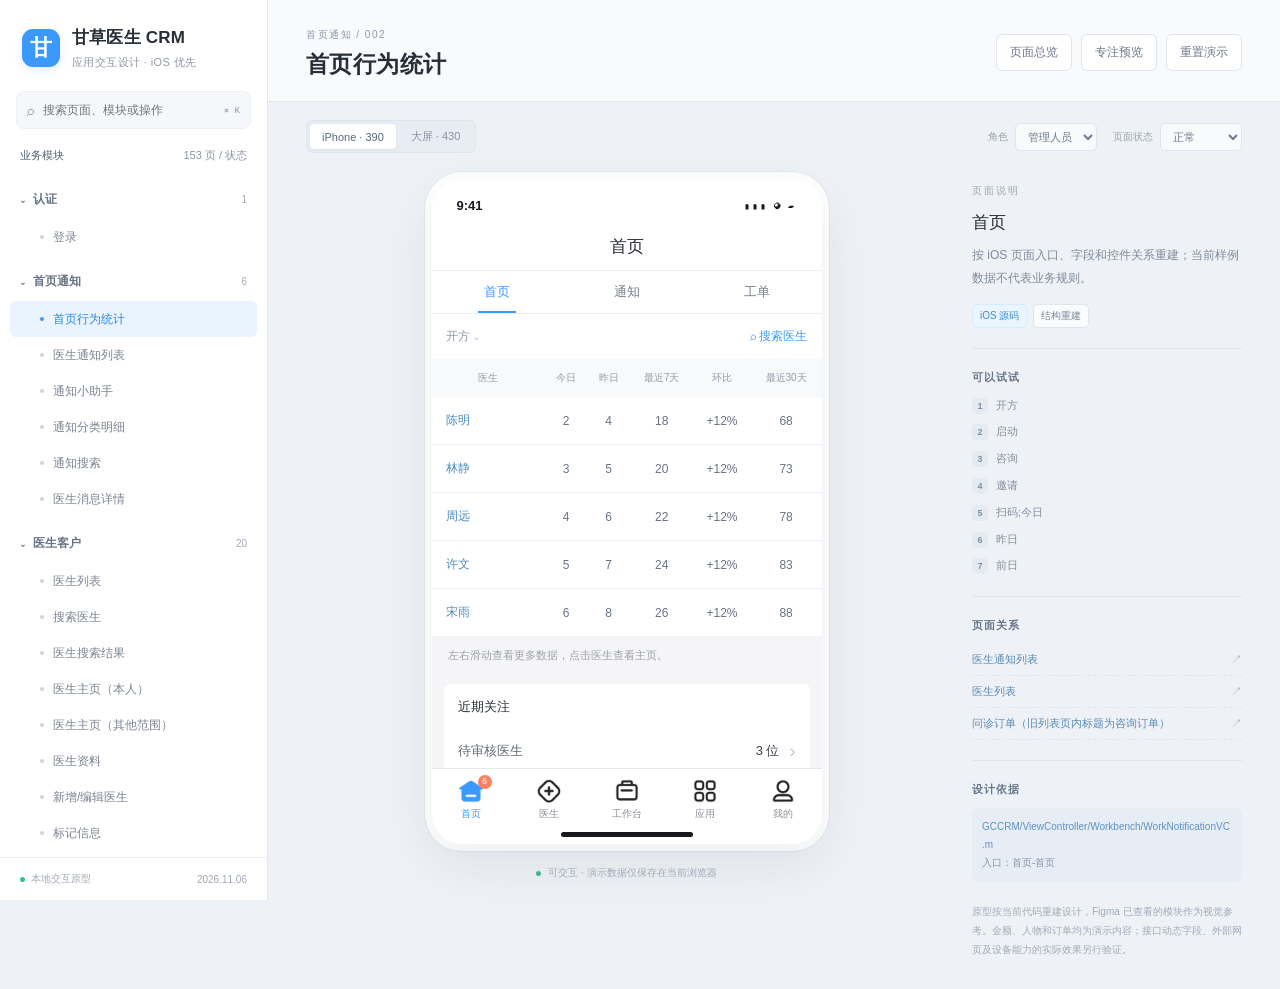
==== projects/crm/ui-design/index.html @ 1021a015 "docs(crm): 保存业务梳理与交互原型第一版" ====
<!doctype html>
<html lang="zh-CN">
<head>
<meta charset="UTF-8"><meta name="viewport" content="width=device-width,initial-scale=1,viewport-fit=cover">
<title>甘草医生 CRM · 全应用交互设计</title>
<meta name="description" content="CRM iOS 优先的本地交互原型，按业务模块浏览页面、表单和状态。">
<link rel="icon" href="assets/apply_file.png">
<link rel="stylesheet" href="styles.css">
<script defer src="assets/icons.js"></script><script defer src="catalog.js"></script><script defer src="app.js"></script>
</head>
<body>
<div class="studio">
  <aside class="sidebar">
    <a class="brand" href="#home"><span class="brand-mark">甘</span><span>甘草医生 CRM<small>应用交互设计 · iOS 优先</small></span></a>
    <div class="library-search"><span>⌕</span><input id="page-search" placeholder="搜索页面、模块或操作" aria-label="搜索设计页面"><kbd>⌘ K</kbd></div>
    <div class="catalog-summary" id="catalog-summary"></div>
    <nav id="catalog" aria-label="按业务模块浏览页面"></nav>
    <div class="sidebar-footer"><i></i>本地交互原型<span>2026.11.06</span></div>
  </aside>
  <main class="main-studio">
    <header class="studio-header"><div><span class="eyebrow" id="module-label">应用概览</span><h1 id="page-title">首页</h1></div><div class="header-actions"><button id="map-btn" class="desktop-btn">页面总览</button><button id="focus-btn" class="desktop-btn">专注预览</button><button id="reset-btn" class="desktop-btn" title="恢复所有演示数据">重置演示</button></div></header>
    <div class="preview-controls"><div class="segmented" id="size-control"><button data-size="390" class="selected">iPhone · 390</button><button data-size="430">大屏 · 430</button></div><div class="preview-selects"><label>角色<select id="role-select"><option value="assistant">普通医助</option><option value="manager" selected>管理人员</option></select></label><label>页面状态<select id="state-select"><option value="normal">正常</option><option value="empty">空数据</option><option value="loading">加载中</option><option value="error">加载失败</option></select></label></div></div>
    <div class="workarea"><section class="preview-stage" aria-label="手机应用预览"><div class="device" id="device"><div class="device-status"><strong>9:41</strong><span class="status-symbols">▮▮▮ <span>◕</span> ▰</span></div><div id="app" class="app"></div><div id="overlay-root"></div><div id="toast" class="toast" role="status"></div><div class="home-indicator"></div></div><div class="preview-caption"><span class="live-dot"></span>可交互 · 演示数据仅保存在当前浏览器</div></section>
    <aside class="inspector"><div class="inspector-label">页面说明</div><h2 id="inspector-title"></h2><p id="inspector-desc"></p><div id="page-meta"></div><section><h3>可以试试</h3><div id="interaction-list"></div></section><section><h3>页面关系</h3><div id="related-pages"></div></section><section><h3>设计依据</h3><div id="source-info"></div></section><div class="scope-note">原型按当前代码重建设计，Figma 已查看的模块作为视觉参考。金额、人物和订单均为演示内容；接口动态字段、外部网页及设备能力的实际效果另行验证。</div></aside>
    </div>
  </main>
</div>
<div id="atlas" class="atlas" hidden></div>
</body></html>
---- projects/crm/ui-design/styles.css ----
:root{--blue:#3b99fc;--blue-dark:#2587ec;--blue-light:#edf6ff;--text:#282e37;--muted:#8b929e;--line:#eceef2;--bg:#f5f6f8;--orange:#ff9a44;--green:#39b895;--red:#ee6b66;--phone-width:390px;font-family:-apple-system,BlinkMacSystemFont,"SF Pro Text","PingFang SC","Microsoft YaHei",sans-serif;color:var(--text);font-size:14px}*{box-sizing:border-box}body{margin:0;background:#eef1f5}button,input,textarea,select{font:inherit}button,a,select,label.upload{ -webkit-tap-highlight-color:transparent}button{cursor:pointer;border:0;background:none;color:inherit;padding:0}a{color:inherit;text-decoration:none}input,textarea,select{min-width:0}button:focus-visible,a:focus-visible,input:focus-visible,textarea:focus-visible,select:focus-visible{outline:2px solid #2787f0;outline-offset:3px}button:disabled{cursor:not-allowed;opacity:.4}button:hover:not(:disabled){filter:brightness(.97)}.studio{display:flex;min-height:100vh}.sidebar{width:268px;background:#fff;border-right:1px solid #e4e8ee;position:fixed;top:0;bottom:0;display:flex;flex-direction:column;z-index:10}.brand{display:flex;gap:12px;align-items:center;padding:26px 22px 21px;font-weight:650;font-size:17px;letter-spacing:.2px}.brand-mark{display:grid;place-items:center;background:var(--blue);color:white;width:38px;height:38px;border-radius:11px;font-size:22px;box-shadow:0 4px 10px #3b99fc25}.brand small{display:block;font-size:11px;font-weight:400;color:#9098a5;margin-top:6px;letter-spacing:.4px}.library-search{display:flex;gap:7px;align-items:center;margin:0 16px;padding:10px;background:#f5f7fa;border:1px solid #edf0f4;border-radius:8px;color:#8b929e}.library-search input{border:0;outline:none;background:none;width:100%;font-size:12px}.library-search kbd{font-size:9px;white-space:nowrap}.catalog-summary{display:flex;justify-content:space-between;padding:19px 20px 10px;color:#8c96a4;font-size:11px}.catalog-summary strong{color:#526278;font-weight:500}#catalog{overflow:auto;flex:1;padding:0 10px 20px;scrollbar-width:thin}.module-group{margin-top:7px}.module-heading{display:flex;align-items:center;width:100%;padding:11px 10px;color:#687384;font-size:12px;font-weight:600;gap:8px}.module-heading .count{margin-left:auto;font-size:10px;font-weight:400;color:#a3aab4}.module-heading .caret{font-size:10px}.module-group.collapsed .module-pages{display:none}.page-link{display:flex;gap:9px;align-items:center;width:100%;text-align:left;font-size:12px;padding:9px 12px 9px 30px;border-radius:6px;color:#7b8491;line-height:1.5}.page-link .page-dot{width:4px;height:4px;background:#cdd5df;border-radius:50%;flex-shrink:0}.page-link.active{background:#eaf4ff;color:#2787ed;font-weight:500}.page-link.active .page-dot{background:#3b99fc}.page-link:hover{background:#f3f7fb}.sidebar-footer{padding:14px 20px;font-size:10px;color:#a0a8b4;border-top:1px solid var(--line);display:flex;align-items:center;gap:6px}.sidebar-footer i,.live-dot{height:5px;width:5px;background:#42b797;border-radius:50%;display:inline-block}.sidebar-footer span{margin-left:auto}.main-studio{margin-left:268px;flex:1;min-width:0}.studio-header{padding:25px 38px 21px;display:flex;align-items:center;justify-content:space-between;border-bottom:1px solid #e2e7ee;background:#f8fafc}.eyebrow{font-size:10px;color:#8e99a8;letter-spacing:1.5px}.studio-header h1{font-size:23px;letter-spacing:.4px;margin:7px 0 0;font-weight:600}.header-actions{display:flex;gap:9px}.desktop-btn{padding:9px 13px;background:white;border:1px solid #dfe5ed;border-radius:6px;font-size:12px;color:#6c7889}.preview-controls{display:flex;justify-content:space-between;padding:18px 38px 4px;gap:12px}.segmented{display:flex;gap:3px;border:1px solid #dfe5ed;border-radius:7px;background:#e8edf3;padding:3px;height:33px}.segmented button{font-size:11px;color:#8993a2;padding:4px 12px;border-radius:4px}.segmented .selected{background:white;box-shadow:0 1px 4px #67799315;color:#59687c}.preview-selects{display:flex;gap:16px;align-items:center}.preview-selects label{font-size:10px;color:#99a3af;display:flex;gap:7px;align-items:center}.preview-selects select{border:1px solid #dfe5ed;border-radius:5px;padding:6px 8px;font-size:11px;background:#f8fafc;color:#6c798c}.workarea{display:grid;grid-template-columns:minmax(430px,1fr) 270px;gap:25px;padding:22px 38px 30px;max-width:1600px;margin:auto}.preview-stage{display:flex;flex-direction:column;align-items:center;justify-content:flex-start;padding:0 0 12px}.device{background:#fff;width:var(--phone-width);height:844px;max-height:calc(100vh - 235px);min-height:610px;border-radius:30px;position:relative;overflow:hidden;box-shadow:0 18px 55px #263c5516,0 0 0 7px #fff,0 0 0 8px #e3e7ee;display:flex;flex-direction:column}.device-status{height:44px;padding:15px 25px 7px;display:flex;justify-content:space-between;font-size:13px;flex-shrink:0;align-items:center;color:#171a20;background:#fff}.device-status strong{font-weight:600}.status-symbols{font-size:12px;letter-spacing:2px}.status-symbols span{font-size:15px}.app{display:flex;flex-direction:column;flex:1;min-height:0;position:relative;background:#f5f5f7}.home-indicator{position:absolute;bottom:7px;width:132px;height:5px;border-radius:5px;left:50%;transform:translateX(-50%);background:#17191f;z-index:60;pointer-events:none}.preview-caption{margin-top:22px;color:#a4aebc;font-size:10px;display:flex;align-items:center;gap:7px}.inspector{padding:5px 0 0}.inspector-label{font-size:10px;letter-spacing:2px;color:#9ba6b4}.inspector h2{font-size:17px;font-weight:550;margin:13px 0 10px}.inspector p{font-size:12px;line-height:1.9;color:#7f8b9b;margin:0 0 14px}.inspector h3{font-size:11px;color:#67778b;letter-spacing:1px;margin:21px 0 11px}.inspector section{border-top:1px solid #dfe5ec;margin-top:20px}.meta-badges{display:flex;gap:6px;flex-wrap:wrap}.badge{font-size:10px;border:1px solid #dde5ef;border-radius:4px;padding:4px 7px;color:#7a8a9c;background:#f9fbfd}.badge.blue{color:#358fdf;background:#eaf5ff;border-color:#d8ecff}.try-row{font-size:11px;line-height:1.8;color:#8390a1;display:flex;gap:8px;margin:7px 0}.try-row b{font-size:9px;width:16px;height:16px;display:inline-grid;place-items:center;background:#e3eaf2;color:#7e8fa5;border-radius:5px;margin-top:2px;flex-shrink:0}.related-link{display:block;font-size:11px;padding:8px 0;color:#5b8cb6;text-align:left;width:100%;border-bottom:1px dashed #dfe5ed}.related-link::after{content:'↗';float:right;color:#9cacc1}.source-file{font-size:10px;color:#8694a7;line-height:1.8;overflow-wrap:anywhere;background:#e7edf4;padding:10px;border-radius:6px}.source-file a{color:#5f91bf}.scope-note{font-size:10px;line-height:1.9;color:#a0abba;padding-top:20px}.focus-mode .sidebar,.focus-mode .inspector{display:none}.focus-mode .main-studio{margin-left:0}.focus-mode .workarea{grid-template-columns:1fr}.focus-mode .preview-stage{padding-top:8px}.focus-mode .device{max-height:none;height:844px}.atlas{position:fixed;inset:0;background:#f6f8fb;z-index:150;overflow:auto;padding:40px}.atlas[hidden]{display:none}.atlas-top{display:flex;justify-content:space-between;align-items:center;max-width:1400px;margin:auto}.atlas-top h2{font-size:26px}.atlas-intro{color:#8592a4;font-size:13px}.atlas-group{max-width:1400px;margin:35px auto}.atlas-group h3{font-size:15px;color:#586d88}.atlas-grid{display:grid;grid-template-columns:repeat(auto-fill,minmax(205px,1fr));gap:10px}.atlas-card{background:white;border:1px solid #e0e6ee;border-radius:8px;text-align:left;padding:17px;display:flex;gap:12px;align-items:center}.atlas-card .n{font-size:10px;color:#9babc0}.atlas-card strong{font-size:12px;font-weight:500;display:block}.atlas-card small{font-size:9px;color:#a3adbb;display:block;margin-top:6px}.atlas-card:hover{border-color:var(--blue);box-shadow:0 4px 15px #3b99fc10}
/* iOS app primitives */
.navbar{height:48px;display:flex;align-items:center;justify-content:space-between;position:relative;background:#fff;flex-shrink:0;padding:0 16px;border-bottom:1px solid #f0f0f2;z-index:5}.navbar .nav-title{position:absolute;left:50%;transform:translateX(-50%);max-width:67%;white-space:nowrap;overflow:hidden;text-overflow:ellipsis;font-size:17px;font-weight:500}.nav-back{font-size:29px;line-height:1;width:26px;text-align:left;color:#303641}.nav-action{color:var(--blue);font-size:14px;margin-left:auto;min-width:26px;text-align:right}.nav-action.search-icon{font-size:25px;color:#35404a}.nav-title button{font-size:16px;font-weight:500}.app-scroll{flex:1;min-height:0;overflow:auto;overscroll-behavior:contain;padding-bottom:20px;scrollbar-width:none}.app-scroll::-webkit-scrollbar{display:none}.tabbar{height:76px;display:flex;align-items:flex-start;padding-top:10px;background:#fff;border-top:1px solid #e8e8ec;flex-shrink:0}.tab-item{display:flex;flex:1;align-items:center;flex-direction:column;gap:4px;font-size:10px;color:#8a8f98;position:relative}.tab-item.active{color:var(--blue)}.tab-item img{height:24px;width:24px;object-fit:contain}.tab-item .badge-dot{background:#fa8061;min-width:14px;height:14px;border-radius:9px;position:absolute;top:-4px;left:calc(50% + 7px);font-size:9px;color:white;padding:1px 3px}.tabs{display:flex;background:white;flex-shrink:0;border-bottom:1px solid #eee;min-height:43px}.tabs button{flex:1;padding:12px 4px;font-size:13px;position:relative;white-space:nowrap;color:#777e89}.tabs button.active{color:var(--blue)}.tabs button.active::after{content:'';position:absolute;bottom:0;height:2px;background:var(--blue);width:38px;left:50%;transform:translateX(-50%)}.tabs.small button{font-size:11px}.tabs.scroll-tabs{overflow:auto;scrollbar-width:none}.tabs.scroll-tabs button{flex:none;min-width:70px;padding-left:12px;padding-right:12px}.filterbar{display:flex;background:#fff;border-bottom:1px solid var(--line);flex-shrink:0;overflow:auto;scrollbar-width:none}.filterbar button{flex:1;white-space:nowrap;color:#828791;font-size:12px;padding:12px 6px}.filterbar button::after{content:'⌄';font-size:11px;margin-left:5px;color:#a8afb7}.filterbar button.chosen{color:var(--blue)}.section{background:white;margin:10px 12px;border-radius:6px;overflow:hidden}.section.flat{margin:10px 0;border-radius:0}.section-title{font-size:13px;font-weight:550;padding:14px 14px 10px;display:flex;justify-content:space-between;align-items:center}.section-title .sub{font-weight:400;color:var(--muted);font-size:11px}.row{display:flex;align-items:center;gap:10px;padding:15px 14px;background:#fff;min-height:49px;position:relative}.row+.row::before{content:'';position:absolute;top:0;left:14px;right:0;border-top:1px solid #f0f0f1}.row .label{color:#626a76;font-size:13px;min-width:90px}.row .value{margin-left:auto;text-align:right;font-size:13px;color:#3b424c;line-height:1.6;overflow-wrap:anywhere}.row .value.muted{color:#adb3bc}.row.clickable{cursor:pointer}.row .chevron{color:#bfc5cd;font-size:18px;line-height:1}.row-icon{width:22px;height:22px;object-fit:contain}.row .label.grow{flex:1}.text-blue{color:var(--blue)!important}.text-red{color:var(--red)!important}.muted{color:var(--muted)}.hint{font-size:11px;color:#9ba1aa;line-height:1.7;padding:9px 16px}.helper-banner{padding:10px 15px;background:#fff6e9;color:#c99a55;font-size:11px;line-height:1.7}.primary-btn{width:calc(100% - 32px);margin:18px 16px;padding:12px;border-radius:5px;background:var(--blue);color:white;font-size:15px;text-align:center}.primary-btn.outline{background:white;border:1px solid var(--blue);color:var(--blue)}.footer-actions{display:flex;gap:10px;padding:10px 15px 27px;background:#fff;border-top:1px solid #eee;flex-shrink:0}.footer-actions button{flex:1;font-size:14px;min-height:39px;border:1px solid #dde2e8;border-radius:5px;color:#747e8a}.footer-actions .primary{background:var(--blue);color:white;border-color:var(--blue)}.footer-actions .danger{color:#ee7068;border-color:#f1c6c3}.pill{font-size:10px;border-radius:3px;padding:3px 6px;background:#edf6ff;color:#6299c9;display:inline-flex;align-items:center;gap:3px;white-space:nowrap}.pill.green{color:#47aa8d;background:#edf8f3}.pill.orange{color:#cf9d58;background:#fff5e5}.pill.gray{color:#9a9fa7;background:#f0f1f3}.pill.red{color:#e9837b;background:#fff0ed}.chips{display:flex;gap:7px;flex-wrap:wrap}.chip{font-size:11px;padding:6px 10px;background:#f4f5f7;border-radius:4px;color:#9299a3;border:1px solid transparent}.chip.active{color:var(--blue);border-color:#b8dbff;background:#edf6ff}.avatar{width:45px;height:45px;border-radius:50%;background:#eaf4ff;color:#69a1d5;font-size:18px;display:grid;place-items:center;flex-shrink:0}.avatar.small{width:32px;height:32px;font-size:13px}.doctor-card{padding:15px 13px;background:#fff;border-radius:5px;margin:8px 12px;cursor:pointer}.doctor-card-top{display:flex;gap:10px}.doctor-card .name{font-size:15px;font-weight:550;display:flex;gap:7px;align-items:center}.doctor-card .hospital{font-size:11px;color:#979da6;margin-top:7px;line-height:1.6}.doctor-card .chips{margin-top:10px}.doctor-card .card-metrics{display:flex;justify-content:space-between;border-top:1px solid #f2f3f5;margin-top:13px;padding-top:10px;font-size:11px;color:#a0a6af}.card-metrics b{color:#69737e;font-weight:500;margin-left:4px}.result-count{font-size:11px;color:#a3a8b0;padding:11px 14px 4px;display:flex;justify-content:space-between;align-items:center}.result-count button{background:#eeeef1;padding:3px 9px;border-radius:12px;font-size:10px;color:#878d97}.title-note{color:#8d96a3;font-size:11px;padding:12px 15px}.icon-grid{display:grid;grid-template-columns:repeat(5,1fr);gap:18px 2px;padding:9px 10px 16px}.icon-grid.four{grid-template-columns:repeat(4,1fr)}.grid-item{display:flex;align-items:center;flex-direction:column;gap:7px;font-size:10px;color:#59616b;position:relative;line-height:1.3}.grid-item img{width:28px;height:28px;object-fit:contain}.grid-item .symbol-icon{width:28px;height:28px;border-radius:8px;background:#eff6ff;color:#4b9aef;display:grid;place-items:center;font-size:18px}.grid-item i{position:absolute;right:14px;top:-4px;background:#ff9e70;color:white;border-radius:8px;padding:0 3px;min-width:12px;font-size:9px;font-style:normal}.blue-hero{background:var(--blue);color:white;padding:16px 18px 23px}.blue-hero .hero-title{display:flex;align-items:center;justify-content:space-between;font-size:16px}.blue-hero small{font-size:10px;color:#d6ecff}.hero-number{font-size:30px;font-weight:500;letter-spacing:.5px;margin-top:8px}.hero-stats{display:flex;gap:18px;margin-top:18px}.hero-stat{flex:1;cursor:pointer}.hero-stat small{display:block;color:#d0e8ff;font-size:10px}.hero-stat strong{display:block;font-size:21px;margin-top:6px;font-weight:500}.blue-hero button{color:white}.hero-compact{display:flex;gap:20px;padding-top:18px}.hero-compact b{font-size:21px;display:block;margin-top:5px}.hero-compact>button{flex:1;text-align:left}.data-metrics{display:grid;grid-template-columns:repeat(3,1fr);gap:15px;padding:15px}.metric{text-align:center}.metric b{font-size:21px;font-weight:500;display:block;color:#3c434d}.metric span{font-size:10px;color:#969ea9;display:block;margin-top:7px}.metric small{display:block;color:#aeb6bf;font-size:9px;margin-top:7px}.metric .positive{color:#49af94}.data-table{width:100%;border-collapse:collapse;font-size:12px;background:#fff}.data-table th{font-weight:400;color:#939ba6;font-size:10px;background:#f8f9fb;padding:12px 6px;white-space:nowrap}.data-table td{padding:15px 6px;text-align:center;border-bottom:1px solid #f0f2f5;color:#687484}.data-table td:first-child{color:#4a8bbf;text-align:left;padding-left:14px;min-width:85px}.data-table tr{cursor:pointer}.data-table .big{font-size:15px;color:#3d4856}.chart{height:140px;display:flex;gap:12px;align-items:flex-end;padding:20px 17px 22px;position:relative;background:repeating-linear-gradient(to top,#fff,#fff 32px,#f2f5f9 33px)}.chart-bar{flex:1;background:linear-gradient(#7dbdff,#3b99fc);min-height:10px;border-radius:4px 4px 0 0;position:relative}.chart-bar span{position:absolute;bottom:-19px;font-size:9px;color:#9aa3af;white-space:nowrap;left:50%;transform:translateX(-50%)}.chart-bar b{position:absolute;top:-16px;font-size:9px;color:#6a9ac7;font-weight:400;left:50%;transform:translateX(-50%)}.searchbar{display:flex;align-items:center;gap:9px;padding:8px 14px;background:white;flex-shrink:0}.searchbox{display:flex;align-items:center;gap:7px;flex:1;background:#f1f2f5;border-radius:5px;padding:8px 10px;color:#b2b8c2}.searchbox input{background:none;border:0;outline:none;width:100%;font-size:12px;color:#626d7c}.searchbox .clear-search{font-size:14px}.searchbar>button{font-size:13px;color:var(--blue);white-space:nowrap}.search-history{padding:20px 16px}.search-history h3{font-size:12px;color:#8c95a2;font-weight:400;display:flex;justify-content:space-between;margin:0 0 16px}.search-history .chips .chip{background:#eceef2;color:#8994a4}.empty-state{min-height:330px;display:flex;align-items:center;justify-content:center;flex-direction:column;color:#a5aebb;font-size:12px;gap:16px;padding:30px;text-align:center;line-height:1.8}.empty-graphic{position:relative;display:grid;place-items:center;width:94px;height:86px;background:linear-gradient(140deg,#edf6ff,#e0edfb);color:#a6d0fb;font-size:44px;clip-path:polygon(50% 0,100% 25%,90% 90%,50% 100%,10% 90%,0 25%)}.empty-state .retry{color:var(--blue);border:1px solid #c9e2ff;padding:7px 20px;border-radius:5px}.skeleton{padding:15px}.sk-card{height:98px;border-radius:6px;background:linear-gradient(90deg,#e9edf3,#f5f7fa,#e9edf3);background-size:200% 100%;animation:shimmer 1.8s infinite;margin-bottom:12px}@keyframes shimmer{to{background-position:-200% 0}}.form-group{margin-top:10px;background:#fff}.field{padding:14px 15px;border-bottom:1px solid #f1f1f3}.field-main{display:flex;align-items:center;gap:9px;min-height:26px}.field label{font-size:13px;color:#66717f;min-width:99px;line-height:1.6}.field .req{color:#ed8277;margin-right:3px}.field input:not([type=checkbox]):not([type=range]):not([type=file]),.field select{width:100%;border:0;outline:none;background:white;color:#5d697a;font-size:13px;text-align:right;padding:3px 0}.field input::placeholder,.field textarea::placeholder{color:#c1c7d0}.field select{appearance:none;background:linear-gradient(45deg,transparent 50%,#b5bdc9 50%) calc(100% - 4px) 53%/4px 4px no-repeat;padding-right:15px}.field textarea{display:block;width:100%;resize:vertical;min-height:92px;border:0;outline:none;color:#66717f;font-size:13px;line-height:1.8;padding:12px 0 0}.field .counter{text-align:right;font-size:10px;color:#b9c0c9;margin-top:5px}.field-error{font-size:11px;color:#ed7d72;padding-top:8px}.field.invalid{background:#fff9f8}.upload-grid{display:flex;gap:9px;flex-wrap:wrap;margin-top:12px}.upload-box{width:69px;height:69px;border:1px dashed #d8dee7;display:flex;align-items:center;justify-content:center;flex-direction:column;gap:5px;border-radius:5px;font-size:10px;color:#aab3bf;background:#fafbfd;position:relative;cursor:pointer;overflow:hidden}.upload-box .plus{font-size:25px;font-weight:200;color:#b8c2d1}.upload-box img{width:100%;height:100%;object-fit:cover}.upload-box .remove{position:absolute;top:1px;right:2px;background:#ffffffcc;border-radius:20px;width:15px;height:15px;color:#e67b73}.upload-options{display:flex;gap:10px;align-items:center}.upload-demo{font-size:10px;color:#76a3cc;padding:8px 0}.switch{height:26px;width:45px;background:#d7dce3;border-radius:20px;position:relative;flex-shrink:0;transition:background .2s}.switch::after{content:'';position:absolute;left:2px;top:2px;width:22px;height:22px;background:white;border-radius:50%;box-shadow:0 1px 3px #0002;transition:transform .2s}.switch.on{background:#55bd8e}.switch.on::after{transform:translateX(19px)}.field-toggle{margin-left:auto}.action-link{font-size:12px;color:var(--blue)}.profile-head{background:white;padding:15px 16px 20px}.profile-top{display:flex;gap:12px;align-items:center}.profile-name{font-size:18px;display:flex;gap:8px;align-items:center;font-weight:500}.profile-sub{font-size:11px;color:#9fa6b0;margin-top:9px;line-height:1.7}.profile-links{display:flex;margin-top:20px;gap:16px;font-size:11px;color:#7c8d9f}.profile-links button{flex:1;text-align:center;border-right:1px solid #eee}.profile-links button:last-child{border:0}.visit-card{background:#fff;padding:15px;margin:9px 12px;border-radius:6px;cursor:pointer}.visit-card .date{font-size:11px;color:#adb3bd;display:flex;justify-content:space-between}.visit-card h4{font-size:13px;margin:10px 0;font-weight:500}.visit-card p{font-size:12px;color:#8f98a6;line-height:1.8;margin:7px 0}.visit-card .bottom{border-top:1px solid #f1f2f4;margin-top:12px;padding-top:10px;font-size:10px;color:#a7b0bc;display:flex;justify-content:space-between}.floating-add{position:absolute;right:17px;bottom:100px;background:var(--blue);color:#fff;box-shadow:0 3px 10px #3b99fc40;border-radius:50%;width:45px;height:45px;font-size:26px;z-index:10}.order-card{background:white;margin:9px 12px;border-radius:5px;padding:14px;cursor:pointer}.order-card .order-card-head{display:flex;justify-content:space-between;font-size:11px;color:#abb1ba;border-bottom:1px solid #f0f1f3;padding-bottom:10px}.order-card .order-main{display:flex;justify-content:space-between;margin:12px 0;font-size:13px}.order-card .order-main span{font-size:12px;color:#99a2ae}.order-card .order-line{font-size:11px;color:#9ba3af;line-height:1.9;display:flex;justify-content:space-between}.order-card .order-foot{padding-top:9px;border-top:1px solid #f3f4f6;margin-top:9px;font-size:11px;display:flex;justify-content:space-between;color:#b0b7c1}.order-state{padding:20px 16px;background:#edf6ff;display:flex;justify-content:space-between;align-items:center}.order-state strong{font-size:18px;font-weight:500;color:#4c98d8}.order-state p{font-size:10px;color:#9ab3cc;margin:8px 0 0}.order-state>span{font-size:30px;color:#8ec5fa}.timeline{padding:13px 17px;background:white}.timeline-item{position:relative;padding:0 0 25px 21px;border-left:1px solid #e6eaf0;font-size:12px;color:#8f9ba9;margin-left:4px;line-height:1.9}.timeline-item::before{content:'';position:absolute;left:-4px;top:5px;border-radius:50%;width:7px;height:7px;background:#cbd7e5}.timeline-item:first-child{color:#599edb}.timeline-item:first-child::before{background:#3b99fc}.timeline-item time{font-size:10px;display:block;color:#b1b9c5}.calendar-head{display:flex;justify-content:space-between;align-items:center;padding:16px;background:white;font-size:15px}.calendar-grid{display:grid;grid-template-columns:repeat(7,1fr);background:white;padding:0 12px 12px;gap:6px 0;text-align:center}.calendar-grid>span{font-size:10px;color:#b5beca;padding:8px 0}.calendar-grid button{height:34px;width:34px;border-radius:50%;margin:auto;font-size:13px;position:relative}.calendar-grid .selected{background:var(--blue);color:#fff}.calendar-grid .has-event::after{content:'';position:absolute;bottom:2px;left:50%;width:3px;height:3px;border-radius:50%;background:#efa55d}.calendar-grid .today{color:var(--blue)}.todo-row{padding:14px;display:flex;gap:10px;border-bottom:1px solid #f0f1f3;background:white}.todo-check{border:1px solid #d2dce9;border-radius:50%;width:19px;height:19px;flex-shrink:0;margin-top:3px;color:white;font-size:11px}.todo-check.done{background:var(--blue);border-color:var(--blue)}.todo-content{flex:1;cursor:pointer}.todo-content b{font-size:12px;font-weight:500}.todo-content p{font-size:11px;color:#9ca5b1;line-height:1.7;margin:6px 0}.todo-content small{font-size:10px;color:#b6bec8}.map-canvas{height:350px;background:#edf2ef;position:relative;overflow:hidden}.map-road{position:absolute;background:#fff;border:1px solid #e4e9e2;transform:rotate(-25deg);width:600px;height:20px;top:120px;left:-100px}.map-road.r2{transform:rotate(65deg);top:100px;left:30px;width:500px;height:15px}.map-road.r3{transform:rotate(-25deg);top:260px}.map-park{position:absolute;background:#dcebdc;border-radius:40% 50% 35% 40%;width:115px;height:90px;left:40px;top:25px;color:#9dbc9f;font-size:11px;padding:25px}.map-water{position:absolute;top:-10px;right:5px;width:43px;height:500px;background:#d9eaf5;transform:rotate(15deg)}.map-label{position:absolute;font-size:10px;color:#b0b8b0}.map-marker{position:absolute;width:31px;height:31px;border-radius:50% 50% 50% 0;background:#5ca4ee;color:#fff;display:grid;place-items:center;transform:rotate(-45deg);box-shadow:0 3px 8px #5b8db22a}.map-marker span{transform:rotate(45deg);font-size:11px}.map-marker.active{background:#f3a968}.map-location{position:absolute;bottom:20px;left:16px;background:white;border-radius:6px;box-shadow:0 2px 6px #0001;padding:8px;color:var(--blue)}.map-caption{position:absolute;bottom:12px;right:14px;font-size:9px;color:#a7b2b9}.coupon{margin:10px 13px;background:white;border-radius:6px;padding:15px;display:flex;gap:14px;position:relative;overflow:hidden;cursor:pointer}.coupon-value{color:#e96e66;min-width:65px;border-right:1px dashed #e9edf2;padding-right:15px;text-align:center;display:flex;flex-direction:column;justify-content:center}.coupon-value strong{font-size:27px;font-weight:500}.coupon-value span{font-size:9px;color:#a9b1bd;margin-top:5px}.coupon-info{flex:1}.coupon-info h4{font-size:13px;font-weight:500;margin:2px 0 8px}.coupon-info p{font-size:10px;color:#a0a9b6;line-height:1.7;margin:0}.coupon.used .coupon-value,.coupon.used h4{color:#b4bac3}.coupon.used::after{content:'已使用';position:absolute;right:7px;bottom:6px;border:2px solid #eaedf2;border-radius:50%;padding:13px 5px;color:#d5dbe3;font-size:11px;transform:rotate(-22deg)}.coupon.expired::after{content:'已过期'}.coupon.selected{outline:1px solid #85bcf6}.coupon-radio{height:18px;width:18px;border:1px solid #d4dce6;border-radius:50%;margin-top:18px;color:var(--blue);display:grid;place-items:center;font-size:12px}.coupon.selected .coupon-radio{border-color:var(--blue);background:#edf6ff}.qr-block{padding:40px 25px;background:white;margin:30px 23px;text-align:center;border-radius:9px}.qr{width:185px;height:185px;margin:25px auto;background-color:#fff;image-rendering:pixelated;display:block}.qr-label{color:#8490a0;font-size:12px}.chat-area{padding:13px 12px;background:#f5f6f8;min-height:100%}.chat-time{text-align:center;font-size:10px;color:#b5bdc8;margin:9px 0 18px}.chat-message{display:flex;gap:8px;margin-bottom:22px;align-items:flex-start}.chat-message.self{flex-direction:row-reverse}.chat-message .bubble{padding:10px 12px;background:white;border-radius:7px;font-size:12px;color:#697687;line-height:1.8;max-width:255px}.chat-message.self .bubble{background:#e4f3ff;color:#4f7eaa}.chat-message small{display:block;font-size:9px;color:#a8b2bf;margin-bottom:5px}.chat-entry{display:flex;gap:9px;align-items:flex-end;background:#fff;padding:9px 12px 29px;border-top:1px solid #e6ebf1;flex-shrink:0}.chat-entry textarea{border:1px solid #e7ebf1;background:#f7f9fb;border-radius:16px;padding:7px 12px;resize:none;min-height:34px;max-height:96px;height:34px;flex:1;outline:none;font-size:12px}.chat-entry button{height:33px;font-size:13px;color:var(--blue)}.chat-entry .chat-add{font-size:23px;color:#91a1b4}.file-card{display:flex;gap:10px;padding:14px;background:white;border-bottom:1px solid #f1f2f5;cursor:pointer}.file-icon{font-size:11px;color:#fff;background:#f68c87;border-radius:5px;width:30px;height:35px;display:grid;place-items:center;flex-shrink:0}.file-icon.doc{background:#6fa5ed}.file-icon.xls{background:#63bc91}.file-title{font-size:12px;line-height:1.6;color:#77818e}.file-meta{font-size:9px;color:#b2bac4;margin-top:5px}.rank-row{display:flex;align-items:center;gap:13px;padding:15px;border-bottom:1px solid #f1f3f6;background:white}.rank-num{width:20px;text-align:center;color:#9babc0;font-size:14px}.rank-row:nth-child(-n+3) .rank-num{color:#e7b369;font-weight:600}.rank-row .score{margin-left:auto;font-size:17px;color:#4c8fc7}.rank-row small{font-size:10px;color:#a7b1be}.pk-card{margin:10px 12px;padding:16px;background:white;border-radius:6px;cursor:pointer}.pk-card h4{font-size:14px;font-weight:500;margin:0 0 10px}.pk-versus{display:flex;justify-content:space-between;align-items:center;padding:18px 10px}.pk-team{text-align:center}.pk-team b{font-size:23px;color:#538fc2;display:block;margin-top:8px}.pk-team span{font-size:11px;color:#98a5b6}.pk-versus em{font-size:21px;font-weight:700;color:#ebbf8d;font-style:italic}.notice-card{background:#fff;margin:9px 12px;border-radius:6px;padding:14px;cursor:pointer}.notice-card h4{font-size:13px;font-weight:500;margin:0 0 9px;display:flex;justify-content:space-between}.notice-card p{font-size:12px;color:#8a97a8;line-height:1.8;margin:8px 0}.notice-card time{font-size:10px;color:#b3bbc5}.attachment-demo{height:95px;border-radius:6px;background:#edf3fa;color:#a2b3c7;display:flex;align-items:center;justify-content:center;gap:8px;font-size:12px;cursor:pointer}.summary-ai{background:#f5f9ff;border:1px solid #e7effb;border-radius:5px;padding:12px;margin:10px 12px;font-size:12px;color:#8096b0;line-height:1.9}.summary-ai b{color:#679fe0;font-weight:500;display:block;font-size:11px;margin-bottom:7px}.hint-inline{font-size:10px;line-height:1.8;color:#abb5c2;padding:8px 14px}.form-section-title{padding:13px 15px;font-size:12px;font-weight:500;color:#929ca9}.detail-text{padding:4px 15px 16px;font-size:12px;color:#8a96a5;line-height:1.9}.budget-grid{display:grid;grid-template-columns:repeat(2,1fr);gap:22px 15px;padding:18px 15px}.budget-grid button{text-align:left}.budget-grid small{font-size:10px;color:#a6afbb}.budget-grid strong{font-size:23px;font-weight:500;display:block;margin-top:9px;color:#4d7faa}.budget-grid button:first-child strong{color:#f2a465}.member-row{display:flex;gap:10px;align-items:center;padding:13px;background:white;border-bottom:1px solid #f1f3f6;cursor:pointer}.member-row .selected-tick{margin-left:auto;border:1px solid #dbe2eb;width:18px;height:18px;border-radius:50%;color:var(--blue);font-size:12px;display:grid;place-items:center}.member-row.is-selected .selected-tick{border-color:var(--blue);background:#edf6ff}.member-row b{font-size:13px;font-weight:500}.member-row small{font-size:10px;color:#a6b0bd;display:block;margin-top:5px}.total-strip{padding:13px;background:white;border-top:1px solid #eee;display:flex;justify-content:space-between;font-size:12px;flex-shrink:0}.total-strip b{font-size:17px;font-weight:500;color:#ec8075}.mini-nav{display:flex;align-items:center;justify-content:space-between;padding:14px;background:white;font-size:12px;color:#8c98a9}.photo-result{background:white;padding:15px;margin:10px 12px;border-radius:6px}.photo-result strong{font-size:13px;font-weight:500}.photo-result p{font-size:11px;color:#a0aab7;line-height:1.8}.success-mark{height:65px;width:65px;margin:45px auto 20px;background:#e5f5ee;color:#49b590;border-radius:50%;font-size:33px;display:grid;place-items:center}.end-text{text-align:center;font-size:10px;color:#bec5cf;padding:22px}.settings-logout{margin:16px 0;background:white;color:#e78a80;padding:15px;text-align:center;width:100%;font-size:13px}.protocol{padding:20px;font-size:12px;line-height:2;color:#8b98a9}.protocol h3{font-size:14px;color:#6a7d95}.readonly-panel{margin:15px;background:white;padding:20px;font-size:12px;line-height:2;color:#94a1b3;border-radius:8px}.readonly-panel strong{font-size:15px;color:#6b819e;display:block;margin-bottom:14px}
/* overlays */
.overlay{position:absolute;inset:0;background:#101d354d;z-index:80;display:flex;align-items:flex-end}.sheet{background:white;border-radius:14px 14px 0 0;width:100%;max-height:87%;overflow:auto;padding-bottom:29px;box-shadow:0 -10px 30px #00000008}.sheet-header{position:sticky;top:0;background:white;display:flex;justify-content:space-between;align-items:center;padding:18px 16px;font-size:14px;border-bottom:1px solid #f1f3f7;z-index:2}.sheet-header button{font-size:12px;color:#8d9aab}.sheet-item{display:block;width:100%;padding:16px;border-bottom:1px solid #f0f2f5;text-align:center;font-size:14px;color:#788699}.sheet-item.selected{color:var(--blue)}.sheet-filter-group{padding:15px;border-bottom:1px solid #f2f4f8}.sheet-filter-group h4{font-size:12px;font-weight:400;color:#8493a7;margin:0 0 12px}.sheet-filter-group .chip{font-size:11px;min-width:65px;text-align:center}.sheet-filter-actions{display:flex;gap:12px;padding:14px 15px;background:white;position:sticky;bottom:0}.sheet-filter-actions button{flex:1;padding:12px;border:1px solid #e4eaf2;border-radius:5px;font-size:13px;color:#9aa8bb}.sheet-filter-actions .primary{background:var(--blue);border-color:var(--blue);color:white}.overlay.dialog-wrap{align-items:center;justify-content:center}.dialog{width:290px;background:#fff;border-radius:12px;overflow:hidden;text-align:center;box-shadow:0 10px 50px #15335525}.dialog h3{font-size:16px;font-weight:550;margin:23px 18px 12px;line-height:1.5}.dialog p{font-size:13px;color:#8b97a8;line-height:1.9;padding:0 21px 14px;margin:0}.dialog-actions{display:flex;border-top:1px solid #e8edf3}.dialog-actions button{flex:1;padding:15px;font-size:14px;color:#8493a7}.dialog-actions button+button{border-left:1px solid #e8edf3;color:var(--blue)}.toast{position:absolute;z-index:130;left:50%;transform:translate(-50%,10px);bottom:130px;background:#253347dc;color:white;border-radius:7px;padding:11px 17px;max-width:85%;font-size:12px;line-height:1.8;text-align:center;opacity:0;pointer-events:none;transition:all .2s;white-space:normal;min-width:130px}.toast.visible{opacity:1;transform:translate(-50%,0)}.image-preview{display:flex;align-items:center;justify-content:center;flex-direction:column;gap:20px;background:#1a2536;width:100%;height:100%;color:#a3b5cf;font-size:12px}.image-preview img{max-width:95%;max-height:75%;object-fit:contain}.image-preview button{position:absolute;right:20px;top:20px;color:white;font-size:23px}.image-preview .attachment-demo{width:85%;height:330px;font-size:18px;background:#25364d;color:#abc0dc}.rule-text{padding:15px;font-size:12px;color:#8b99ad;line-height:2}.rule-text h4{font-weight:500;color:#738ca9}
@media(min-width:1600px){.workarea{grid-template-columns:minmax(550px,1fr) 310px;gap:55px;padding-top:30px}.device{max-height:calc(100vh - 240px)}}@media(max-width:1200px){.sidebar{width:238px}.main-studio{margin-left:238px}.studio-header{padding:22px}.preview-controls{padding:16px 22px 4px}.workarea{padding:22px;grid-template-columns:minmax(390px,1fr) 210px;gap:22px}.inspector{font-size:11px}.header-actions{gap:5px}.desktop-btn{padding:8px;font-size:11px}}@media(max-width:1020px){.inspector{display:none}.workarea{grid-template-columns:1fr}.preview-selects{gap:8px}.sidebar{width:230px}.main-studio{margin-left:230px}.studio-header h1{font-size:20px}.device{max-height:none}}@media(max-width:680px){.sidebar,.studio-header,.preview-controls,.inspector,.preview-caption{display:none}.main-studio{margin:0;width:100%}.workarea{display:block;padding:0}.preview-stage{padding:0}.device{width:100%;height:100dvh;max-height:none;min-height:0;border-radius:0;box-shadow:none}.device-status{padding-top:env(safe-area-inset-top,14px);height:44px}.atlas{padding:20px}.atlas-top h2{font-size:19px}.atlas-grid{grid-template-columns:repeat(2,1fr)}.atlas-card{padding:12px}.floating-add{bottom:95px}.device .home-indicator{bottom:7px}.focus-mode .device{height:100dvh}}
@media(prefers-reduced-motion:reduce){*,*::before,*::after{animation:none!important;scroll-behavior:auto!important;transition:none!important}}

.device.blue-status .device-status{background:var(--blue);color:#fff}.device.blue-status .blue-hero{padding-top:10px}.field input:disabled{color:#c0c7d1;background:#f6f7f9!important}.field:has(input:disabled){background:#f6f7f9}
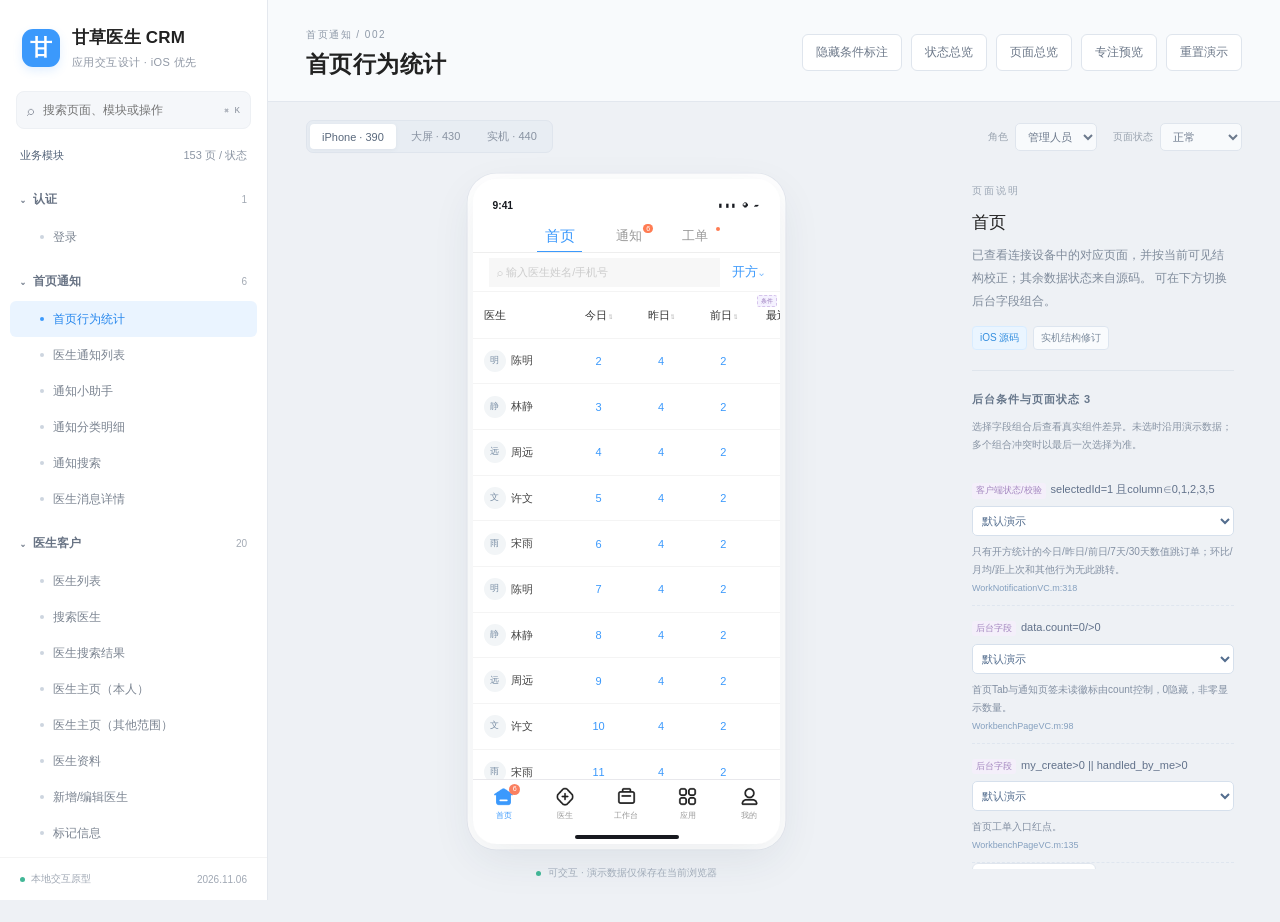
==== commit acf37c08: "docs(crm): 保存交互原型 V2 阶段快照" ====
--- a/projects/crm/ui-design/index.html
+++ b/projects/crm/ui-design/index.html
@@ -6,7 +6,7 @@
 <meta name="description" content="CRM iOS 优先的本地交互原型，按业务模块浏览页面、表单和状态。">
 <link rel="icon" href="assets/apply_file.png">
 <link rel="stylesheet" href="styles.css">
-<script defer src="assets/icons.js"></script><script defer src="catalog.js"></script><script defer src="app.js"></script>
+<script defer src="assets/icons.js"></script><script defer src="catalog.js"></script><script defer src="conditions.js"></script><script defer src="alignment.js"></script><script defer src="app.js"></script>
 </head>
 <body>
 <div class="studio">
@@ -18,12 +18,13 @@
     <div class="sidebar-footer"><i></i>本地交互原型<span>2026.11.06</span></div>
   </aside>
   <main class="main-studio">
-    <header class="studio-header"><div><span class="eyebrow" id="module-label">应用概览</span><h1 id="page-title">首页</h1></div><div class="header-actions"><button id="map-btn" class="desktop-btn">页面总览</button><button id="focus-btn" class="desktop-btn">专注预览</button><button id="reset-btn" class="desktop-btn" title="恢复所有演示数据">重置演示</button></div></header>
-    <div class="preview-controls"><div class="segmented" id="size-control"><button data-size="390" class="selected">iPhone · 390</button><button data-size="430">大屏 · 430</button></div><div class="preview-selects"><label>角色<select id="role-select"><option value="assistant">普通医助</option><option value="manager" selected>管理人员</option></select></label><label>页面状态<select id="state-select"><option value="normal">正常</option><option value="empty">空数据</option><option value="loading">加载中</option><option value="error">加载失败</option></select></label></div></div>
+    <header class="studio-header"><div><span class="eyebrow" id="module-label">应用概览</span><h1 id="page-title">首页</h1></div><div class="header-actions"><button id="conditions-toggle" class="desktop-btn">显示条件标注</button><button data-act="state-atlas" class="desktop-btn">状态总览</button><button id="map-btn" class="desktop-btn">页面总览</button><button id="focus-btn" class="desktop-btn">专注预览</button><button id="reset-btn" class="desktop-btn" title="恢复所有演示数据">重置演示</button></div></header>
+    <div class="preview-controls"><div class="segmented" id="size-control"><button data-size="390" class="selected">iPhone · 390</button><button data-size="430">大屏 · 430</button><button data-size="440">实机 · 440</button></div><div class="preview-selects"><label>角色<select id="role-select"><option value="assistant">普通医助</option><option value="manager" selected>管理人员</option></select></label><label>页面状态<select id="state-select"><option value="normal">正常</option><option value="empty">空数据</option><option value="loading">加载中</option><option value="error">加载失败</option></select></label></div></div>
     <div class="workarea"><section class="preview-stage" aria-label="手机应用预览"><div class="device" id="device"><div class="device-status"><strong>9:41</strong><span class="status-symbols">▮▮▮ <span>◕</span> ▰</span></div><div id="app" class="app"></div><div id="overlay-root"></div><div id="toast" class="toast" role="status"></div><div class="home-indicator"></div></div><div class="preview-caption"><span class="live-dot"></span>可交互 · 演示数据仅保存在当前浏览器</div></section>
     <aside class="inspector"><div class="inspector-label">页面说明</div><h2 id="inspector-title"></h2><p id="inspector-desc"></p><div id="page-meta"></div><section><h3>可以试试</h3><div id="interaction-list"></div></section><section><h3>页面关系</h3><div id="related-pages"></div></section><section><h3>设计依据</h3><div id="source-info"></div></section><div class="scope-note">原型按当前代码重建设计，Figma 已查看的模块作为视觉参考。金额、人物和订单均为演示内容；接口动态字段、外部网页及设备能力的实际效果另行验证。</div></aside>
     </div>
   </main>
 </div>
+<button id="mobile-design-toggle" aria-label="打开设计与条件面板">设计面板</button>
 <div id="atlas" class="atlas" hidden></div>
 </body></html>
--- a/projects/crm/ui-design/styles.css
+++ b/projects/crm/ui-design/styles.css
@@ -7,3 +7,18 @@
 @media(prefers-reduced-motion:reduce){*,*::before,*::after{animation:none!important;scroll-behavior:auto!important;transition:none!important}}
 
 .device.blue-status .device-status{background:var(--blue);color:#fff}.device.blue-status .blue-hero{padding-top:10px}.field input:disabled{color:#c0c7d1;background:#f6f7f9!important}.field:has(input:disabled){background:#f6f7f9}
+/* V2 actual-iOS measurements; no cosmetic recoloring of the native product. */
+:root{--text:#222;--muted:#999;--line:#f4f4f4;--bg:#f4f4f4;--phone-height:844px}.app{background:#f4f4f4;color:#222}.device-status{height:54px;padding-top:20px}.navbar{height:44px;border-bottom:1px solid #f4f4f4}.navbar .nav-title{font-size:18px;font-weight:600;color:#222}.navbar .nav-title button{font-size:17px;color:#333}.tabbar{height:83px;padding-top:10px}.tab-item{color:#999;font-size:10px}.tabs button{font-size:15px;color:#7b7b7b}.tabs button.active{font-weight:600}.filterbar button{font-size:12px;color:#888}.section{background:white;border-radius:6px;margin:8px 10px}.row .label{color:#666}.row .value{color:#333}.section-title{color:#222}.hint{color:#999}.inspector{position:sticky;top:15px;align-self:start;max-height:calc(100vh - 210px);overflow:auto;scrollbar-width:thin;padding-right:8px}.source-file{color:#6c7888}.condition-help{font-size:10px!important;line-height:1.8!important;color:#8894a4!important}.condition-control{padding:12px 0;border-bottom:1px dashed #dfe6ef}.condition-control>label{display:block;color:#61718a;font-size:11px;line-height:1.7;overflow-wrap:anywhere}.condition-control select{max-width:100%;width:100%;margin:7px 0;padding:7px 5px;font-size:11px;color:#536d8e;background:white;border:1px solid #d6e0ec;border-radius:5px}.condition-control small{display:block;font-size:10px;line-height:1.8;color:#8390a3}.condition-control>a{display:block;font-size:9px;color:#85a0bf;overflow-wrap:anywhere;margin-top:4px}.conditional-region{position:relative}.condition-pin{display:none;position:absolute;top:3px;right:4px;z-index:11;background:#f3efffcc;color:#9676b9;border:1px dashed #d6c5ec;border-radius:3px;font-size:8px;padding:2px 4px;line-height:1.2}.show-conditions .condition-pin{display:block}.show-conditions .conditional-region{outline:1px dashed #e0d2f055;outline-offset:-1px}.condition-active-strip{display:flex;gap:5px;flex-wrap:wrap;background:#fbf9fe;padding:6px 10px;border-bottom:1px solid #e9e0f3}.condition-active-strip button{color:#9274af;font-size:9px;line-height:1.7}.native-home-tabs{display:flex;align-items:center;justify-content:center;background:white;height:40px;gap:32px;border-bottom:1px solid #eee;flex-shrink:0}.native-home-tabs>button{color:#999;font-size:16px;position:relative;height:100%;padding:0 10px}.native-home-tabs>button.active{font-size:19px;color:var(--blue);border-bottom:2px solid var(--blue)}.native-home-tabs sup{background:#ff7c53;color:white;font-size:9px;padding:1px 4px;border-radius:10px;position:absolute;top:3px;right:-5px}.native-home-tabs sup.dot{padding:0;width:5px;height:5px}.native-home-search{display:flex;align-items:center;gap:16px;padding:9px 20px;height:50px;background:#fff;border-bottom:1px solid #f4f4f4;flex-shrink:0}.native-home-search>button:first-child{background:#f7f7f7;color:#ccc;font-size:14px;text-align:left;padding:9px 11px;flex:1;white-space:nowrap}.native-home-search>button:last-child{color:var(--blue);font-size:16px;white-space:nowrap}.native-grid-scroll{background:white;overflow:auto;min-height:100%;scrollbar-width:thin}.native-grid{border-collapse:collapse;table-layout:fixed;min-width:850px;width:100%;font-size:14px}.native-grid th{color:#333;height:58px;background:#fff;font-size:14px;font-weight:500;position:sticky;top:0;z-index:3}.native-grid th:not(:first-child)::after{content:'⇅';font-size:8px;color:#aaa;margin-left:2px}.native-grid th:first-child,.native-grid td:first-child{width:120px;position:sticky;left:0;z-index:2;background:white;text-align:left;padding-left:14px}.native-grid td{height:58px;border-top:1px solid #f4f4f4;text-align:center;color:#111;min-width:60px}.native-grid td:first-child button{display:flex;align-items:center;gap:6px;font-size:14px;color:#444;white-space:nowrap}.native-grid .avatar.small{height:28px;width:28px;font-size:11px;background:#f2f5f7;color:#788da4}.native-grid th:nth-child(5),.native-grid th:nth-child(6),.native-grid th:nth-child(7){width:85px}.native-list-tools{height:50px;display:flex;align-items:center;gap:12px;padding:0 16px;background:#f7f7f7;color:#999;font-size:12px}.native-list-tools>span{margin-right:auto}.native-list-tools>button{font-size:11px;color:#555;border-radius:14px;background:#eee;padding:5px 10px}.native-list-tools>button:last-child{background:white}.native-doctor{padding:16px;background:white;cursor:pointer}.native-doctor-top{display:flex;gap:8px}.native-doctor-top>.avatar{height:40px;width:40px;font-size:15px;background:#f6f6f6;color:#aaa}.native-doctor-main{flex:1;min-width:0}.native-name{display:flex;align-items:center;gap:6px;font-size:14px;font-weight:650;line-height:20px}.native-name .process{font-size:14px;color:#fe0307;font-weight:400}.native-name .process.opened{color:#ccc}.native-level{margin-left:auto;color:var(--blue);font-size:14px;font-weight:500}.native-info{font-size:12px;color:#777;line-height:1.6;margin-top:3px}.native-tags{display:flex;flex-wrap:wrap;gap:5px;min-height:0;margin-top:5px}.native-tags span,.native-tags button{font-size:12px;color:#67a8dc;background:#edf7ff;border-radius:3px;padding:2px 4px;font-weight:600}.native-meta{border:1px solid #999;display:inline-block;color:#888;font-size:12px;border-radius:3px;line-height:20px;padding:0 3px;margin-top:5px}.native-lines{font-size:12px;color:#888;line-height:1.6;margin-top:9px}.native-doctor+.native-doctor{border-top:0}.native-order{margin:8px 10px 0;padding:12px;background:white;border-radius:6px;cursor:pointer}.native-order-head{display:flex;gap:6px;align-items:center;min-height:28px;padding-bottom:8px;border-bottom:1px solid #eee;min-width:0}.native-order-doctor{font-size:16px;color:var(--blue);font-weight:500;white-space:nowrap;overflow:hidden;text-overflow:ellipsis}.native-order-doctor i{font-size:11px;color:white;font-style:normal;background:#ffb035;border-radius:2px;padding:1px 3px;margin-right:4px}.native-patient{font-size:13px;background:#f4f4f4;border-radius:4px;padding:4px 5px;color:#777;white-space:nowrap;max-width:80px;overflow:hidden;text-overflow:ellipsis}.native-patient em{color:#fe0307}.native-order-state{margin-left:auto;white-space:nowrap;font-size:13px;padding:3px 5px;border-radius:4px}.native-order-state.unpaid{color:#fff;background:#ffb035}.native-order-state.pending{color:var(--blue)}.native-order-state.shipped{color:#8f8f8f}.native-order-body{color:#777;font-size:13px;line-height:1.6;padding-top:7px}.native-order-number{display:flex;justify-content:space-between;gap:9px;align-items:center;font-size:13px}.native-order-number>span{min-width:0;overflow-wrap:anywhere}.native-order-number>b{color:#222;font-size:17px;font-weight:600;white-space:nowrap}.native-order-performance{height:32.5px;border-top:1px solid #eee;margin-top:10px;font-size:11px;display:flex;align-items:center;color:#999}.native-order-reason{font-size:11px;color:#999;margin-top:8px}.native-order-reason span{color:#fe0307}.source-symbol{font-size:12px;color:var(--blue);margin-left:4px}.native-work-grid{background:#fff;padding:10px 0 0;min-height:268px}.native-work-grid .icon-grid{grid-template-columns:repeat(4,1fr);padding:0 10px 0;gap:0}.native-work-grid .grid-item{height:86px;justify-content:flex-start;padding-top:0;gap:6px;font-size:12px;color:#444}.native-work-grid .grid-item img{width:58px;height:58px}.native-work-todos{background:white;margin-top:8px;padding:0 16px 16px}.native-section-heading{height:50px;display:flex;align-items:center;justify-content:space-between;font-size:16px;font-weight:500;color:#444}.native-section-heading>span{color:#aaa;font-size:12px;font-weight:400}.native-work-todos .todo-row{background:#fafbff;border:1px solid #eee;border-radius:8px;margin-bottom:10px;padding:14px}.native-work-todos .todo-check{order:2;align-self:flex-end;border-radius:4px;color:var(--blue);background:white;width:35px;height:23px;font-size:11px}.native-work-todos .todo-check::after{content:'完成'}.native-work-todos .todo-content b{font-size:14px;color:#222}.native-work-todos .todo-content p{font-size:12px;color:#999}.native-todo-empty{min-height:114px;display:grid;place-items:center;color:#bbb}.native-schedule{margin-top:8px;background:#fff}.native-schedule>.native-section-heading{padding:0 16px}.native-profile{padding:14px 16px;background:white}.native-profile-top{display:flex;align-items:center;gap:12px}.native-profile-top>.avatar{height:66px;width:66px;border-radius:50%;font-size:23px}.native-profile-name{font-size:18px;font-weight:600;color:#222;line-height:1.6}.native-profile .native-info{font-size:12px}.profile-info-arrow{font-size:22px;color:#bbb}.profile-release{font-size:12px;color:#ff7c53;margin-top:8px}.pool-note{font-size:11px;color:#999;padding-top:7px}.pool-lock{background:#f5f5f5;color:#ff7c53;font-size:12px;padding:8px;margin-top:9px}.native-balance{font-size:30px;color:#222;padding:15px 16px 22px}.native-balance.negative{color:#fe0307}.native-budget{display:grid;grid-template-columns:repeat(2,1fr);padding:15px;gap:10px}.native-budget.three{grid-template-columns:repeat(3,1fr)}.native-budget small{color:#999;font-size:12px}.native-budget strong{display:block;font-weight:500;font-size:20px;margin-top:10px}.qualification-deadline{font-size:10px;color:#ff7c53;display:block;flex-basis:100%}.phone-format-error{display:block;font-size:11px;color:#fe0307}.finished-tip{background:#fff;padding:12px 12px 30px;text-align:center;color:#999;font-size:12px}.coupon{min-height:125px;border-radius:8px;padding:20px 16px 18px 12px}.coupon-value{width:90px;min-width:90px;height:66px;align-self:center}.coupon-value strong{font-size:32px;font-weight:600;color:#ec655a}.coupon-info h4{font-size:16px;font-weight:500;margin-top:2px}.coupon-info p{font-size:13px;line-height:1.5;color:#999}.coupon.used h4,.coupon.used .coupon-value strong{color:#999}.coupon.used::after{width:72px;height:72px;display:grid;place-items:center;right:4px;bottom:5px;font-size:14px}.coupon.not-eligible{opacity:.45}.coupon.not-eligible::before{content:'额度不足';position:absolute;right:12px;top:6px;font-size:10px;color:#999}#app[data-route="doctor-account"] .row{padding-top:9px;padding-bottom:9px;min-height:34px}#app[data-route="doctor-account"] .row .label{font-size:14px}#app[data-route="mine"] .section{margin:8px 0;border-radius:0}#app[data-route="mine"] .row{height:62px;padding:14px 18px}#app[data-route="mine"] .row .label{font-size:17px;color:#333}#app[data-route="mine"] .row-icon{width:24px;height:24px;margin-right:7px}#app[data-route="mine"] .profile-head{padding:18px}#app[data-route="mine"] .profile-name{font-size:18px;font-weight:600}#app[data-route="mine"] .profile-sub{font-size:14px;color:#888}#app[data-route="mine"] .settings-logout{font-size:17px;color:#333;padding:18px;margin:65px 0 16px}#app[data-route="mine"] .profile-top>.avatar{width:70px;height:70px;border-radius:6px}#app[data-route="order-detail"] .order-state{display:none}#app[data-route="order-detail"] .section-title{font-size:14px}#app[data-route="order-detail"] .row{padding-top:8px;padding-bottom:8px;min-height:33px}#app[data-route="order-detail"] .row .label{font-size:13px}#app[data-route="order-detail"] .row .value{font-size:13px}.field label{font-size:15px;color:#333}.field textarea{font-size:14px;color:#666}.field input:not([type=checkbox]):not([type=file]),.field select{font-size:14px;color:#666}.form-group{margin:10px 12px;border-radius:7px;overflow:hidden}.field{padding:13px 14px}.field-main{min-height:24px}.primary-btn{height:42px;line-height:18px;background:var(--blue);border-radius:4px}.row .value .switch{vertical-align:middle}
+.native-mine-avatar{width:70px;height:70px;border-radius:4px;object-fit:cover}.mine-version{text-align:center;color:#d0d0d0;line-height:1.7;font-size:14px;padding:0 0 25px}.navbar .nav-action+.nav-action{margin-left:14px}.profile-name small{color:#222}.native-home-tabs .dot{margin-top:4px}.qualification-deadline{width:100%}.row:has(.qualification-deadline){flex-wrap:wrap}#app[data-route="workbench"] .app-scroll{background:#f4f4f4}#app[data-route="home"] .app-scroll{background:white}
+#mobile-design-toggle{display:none}.collapsed-pool-detail{display:none!important}.consult-type-icon{display:inline-grid;place-items:center;width:21px;height:21px;border-radius:50%;background:#ffbd4a;color:#fff;margin-right:5px}.map-card-belong{padding-top:8px;font-size:11px;color:#999}@media(max-width:680px){#mobile-design-toggle{display:block;position:fixed;right:8px;bottom:93px;z-index:160;background:#ffffffed;border:1px solid #dce5ef;padding:7px 10px;border-radius:15px;color:#869db6;font-size:10px;box-shadow:0 2px 8px #203b5a0f}.mobile-design-open .sidebar{display:flex;width:42vw;z-index:155}.mobile-design-open .inspector{display:block;position:fixed;right:0;top:0;bottom:0;width:58vw;background:#f4f7fb;padding:24px 13px 100px;max-height:none;overflow:auto;z-index:155}.mobile-design-open .brand{font-size:12px;padding:15px 10px}.mobile-design-open .brand-mark{display:none}.mobile-design-open .library-search{margin:0 7px;padding:6px}.mobile-design-open .library-search kbd{display:none}.mobile-design-open .page-link{padding-left:15px;font-size:10px}.mobile-design-open .catalog-summary{padding:12px 10px;font-size:9px}.mobile-design-open .main-studio{pointer-events:none}.mobile-design-open .inspector{pointer-events:auto}.mobile-design-open #mobile-design-toggle{bottom:15px}.condition-control select{font-size:11px}}
+.native-workorder{padding:20px;background:#fff;border-bottom:8px solid #f4f4f4;cursor:pointer}.native-workorder>div{display:flex;align-items:center;gap:6px;flex-wrap:wrap}.native-workorder strong{font-size:17px;font-weight:600;overflow-wrap:anywhere}.native-work-name{font-size:12px;color:#fff;background:#3b99fc;border-radius:3px;padding:3px 5px}.native-workorder small{margin-left:auto;font-size:12px;color:#999}.native-workorder p{font-size:12px;line-height:1.8;color:#999;margin:10px 0 0}#app[data-route="workorders"] .footer-actions button{height:44px;background:#3b99fc;color:white}#app[data-route="workorders"] .tabs button{font-size:16px}
+.reward-calculated{background:#f5f5f5;margin:0 12px 12px;padding:12px;color:#999;font-size:12px;line-height:2;border-radius:6px}.form-section-title{font-size:12px;color:#999}.form-section-title>span{font-size:11px}.footer-actions{min-height:74px;padding:10px 16px 24px}.footer-actions .primary{height:42px;border-radius:4px}
+#app[data-route="workorder-chat"] .chat-area{background:#fff;padding:16px 20px}#app[data-route="workorder-chat"] .app-scroll{background:#fff}#app[data-route="workorder-chat"] .chat-message .avatar{height:40px;width:40px;color:white;background:#ff8b51;font-size:12px}#app[data-route="workorder-chat"] .chat-message.self .avatar{background:#3b99fc}#app[data-route="workorder-chat"] .chat-message small{display:none}#app[data-route="workorder-chat"] .bubble{font-size:15px;color:#444;padding:13px 15px;border-radius:7px}#app[data-route="workorder-chat"] .chat-message:not(.self) .bubble{background:#f5f5f5}#app[data-route="workorder-chat"] .chat-message.self .bubble{background:#eaf4ff}.chat-finished-inline{text-align:center;color:#999;font-size:13px;margin:20px 0}.chat-time{font-size:12px;color:#999}#app[data-route="workorder-chat"] .chat-time{margin-bottom:24px}.native-workorder .native-work-name{max-width:140px;overflow:hidden;text-overflow:ellipsis;white-space:nowrap}
+#app[data-route="workorder-info"] .section{margin:0;border-radius:0}#app[data-route="workorder-info"] .section-title{height:54px;font-size:15px;border-bottom:1px solid #f4f4f4;padding:14px 20px}#app[data-route="workorder-info"] .row{min-height:53px;padding:14px 20px}#app[data-route="workorder-info"] .row .label{min-width:85px;color:#999;font-size:14px}#app[data-route="workorder-info"] .row .value{font-size:14px;text-align:left;margin-left:0;flex:1;color:#666}#app[data-route="workorder-info"] .app-scroll{background:white}
+#app[data-route="order-detail"] .row .value,#app[data-route="mall-detail"] .row .value,#app[data-route="doctor-info"] .row .value,#app[data-route="after-sale-detail"] .row .value,#app[data-route="thanks-detail"] .row .value{text-align:left;flex:1;margin-left:0}#app[data-route="order-detail"] .row .label,#app[data-route="mall-detail"] .row .label,#app[data-route="doctor-info"] .row .label,#app[data-route="after-sale-detail"] .row .label,#app[data-route="thanks-detail"] .row .label{min-width:90px;color:#999}
+.focused-source-field{outline:2px dashed #c7b1e1;outline-offset:-2px}.no-route{cursor:default}
+.condition-origin{display:inline-block;color:#a386bf;background:#f4effa;padding:0 4px;border-radius:3px;margin-right:5px;font-size:9px;line-height:1.7}
+#app[data-route="workorder-create"] .form-group{margin:0;border-radius:0}.work-template-section-title{height:48px;display:flex;align-items:center;padding:0 16px;font-size:14px;color:#333}.work-template-fixed{display:grid;grid-template-columns:1fr 1fr;background:#f8f8ff;padding:14px 16px;gap:16px}.work-template-fixed label{font-size:14px;display:block;margin-bottom:10px;color:#444}.work-template-fixed label>span{color:#fe0307}.work-template-fixed input{background:transparent;border:0;font-size:14px;color:#bbb;width:100%;outline:none}#app[data-route="workorder-create"] .work-description{background:white;position:relative;height:230px;padding-top:14px}#app[data-route="workorder-create"] .work-description textarea{min-height:165px;resize:none}.work-upload-row{border-top:1px solid #f4f4f4;height:44px;min-height:44px}.work-upload-row .label{font-size:14px}.template-sync-value{display:block;background:#f8f8ff;color:#aaa;padding:8px 0}.work-template-fixed+ .field{background:#f8f8ff}#app[data-route="workorder-create"] .field>input,#app[data-route="workorder-create"] .field>select{border:0;padding:10px 0;width:100%;color:#666;background:transparent;font-size:14px}
+.device{height:var(--phone-height,844px);max-height:none;min-height:0;zoom:var(--preview-zoom,.9)}.focus-mode .device{zoom:1;height:var(--phone-height,844px)}@media(max-width:680px){.device,.focus-mode .device{zoom:1;height:100dvh;max-height:none}}
+#app[data-route="doctors"] .app-scroll,#app[data-route="doctor-search-results"] .app-scroll,#app[data-route="doctor-metric-list"] .app-scroll{background:#fff}
+.native-level-status{margin-top:12px;padding:9px 12px;border-radius:6px;display:flex;align-items:center;justify-content:space-between;font-size:12px;background-size:100% 100%;background-repeat:no-repeat}.native-level-status button{font-size:11px;padding:3px 9px;border:1px solid currentColor;border-radius:12px}
